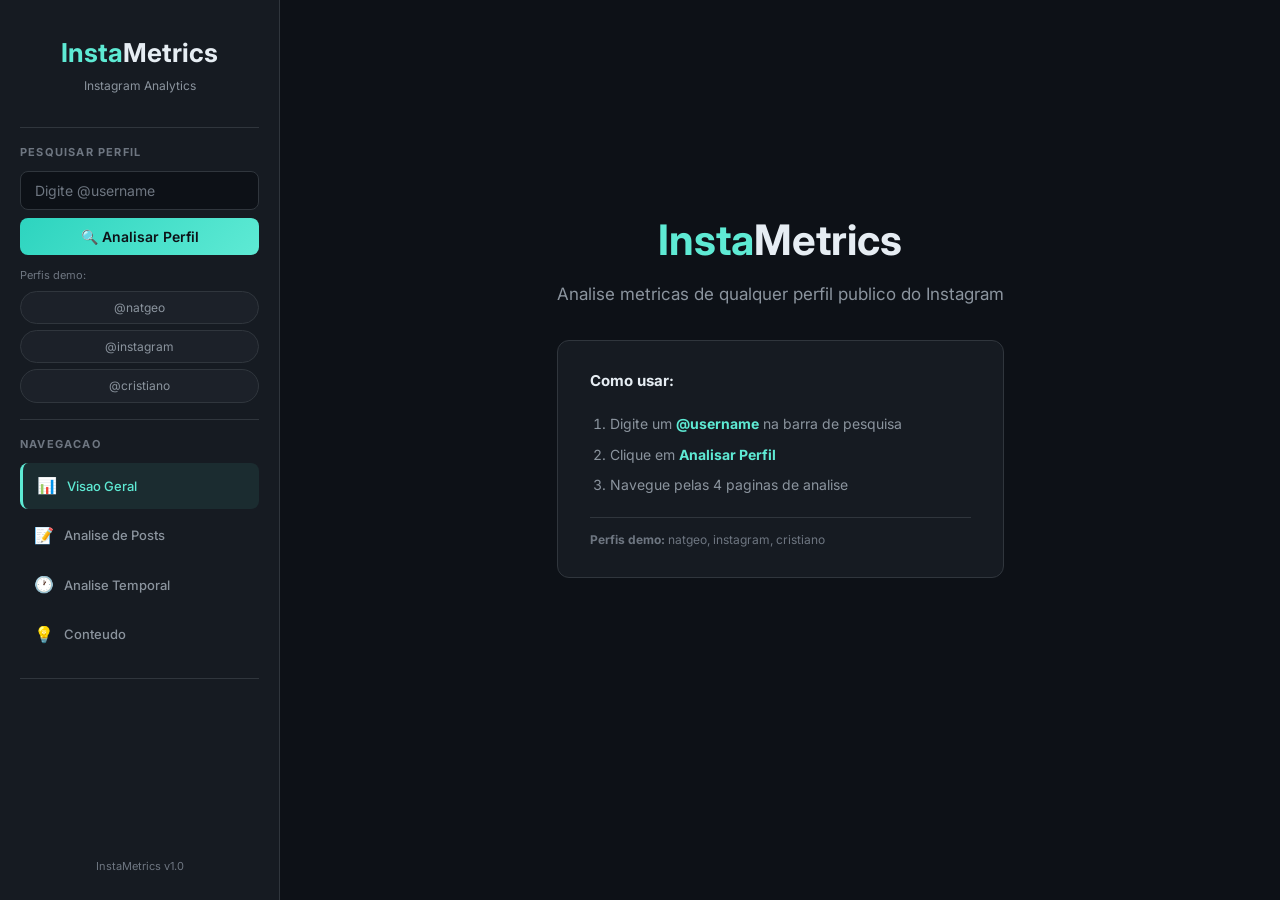
==== index.html @ 74372ccf "Deploy InstaMetrics to GitHub Pages" ====
<!DOCTYPE html>
<html lang="pt-BR">
<head>
    <meta charset="UTF-8">
    <meta name="viewport" content="width=device-width, initial-scale=1.0">
    <title>InstaMetrics - Instagram Analytics Dashboard</title>
    <meta name="description" content="Analise metricas reais de qualquer perfil publico do Instagram.">
    <link rel="preconnect" href="https://fonts.googleapis.com">
    <link rel="preconnect" href="https://fonts.gstatic.com" crossorigin>
    <link href="https://fonts.googleapis.com/css2?family=Inter:wght@400;500;600;700&family=JetBrains+Mono:wght@400;500;600&display=swap" rel="stylesheet">
    <link rel="stylesheet" href="css/style.css">
    <script src="https://cdn.plot.ly/plotly-2.32.0.min.js"></script>
</head>
<body>
<button class="mobile-toggle" id="mobile-toggle">☰</button>
<div class="app-container">
    <aside class="sidebar" id="sidebar">
        <div class="logo"><h1><span>Insta</span>Metrics</h1><p>Instagram Analytics</p></div>
        <div class="divider"></div>
        <div class="sidebar-section">
            <h3>Pesquisar Perfil</h3>
            <input type="text" class="search-input" id="search-input" placeholder="Digite @username">
            <button class="btn-primary" id="btn-search">🔍 Analisar Perfil</button>
            <div class="demo-profiles">
                <span class="demo-label">Perfis demo:</span>
                <div class="demo-chip" data-u="natgeo">@natgeo</div>
                <div class="demo-chip" data-u="instagram">@instagram</div>
                <div class="demo-chip" data-u="cristiano">@cristiano</div>
            </div>
        </div>
        <div class="divider"></div>
        <div class="sidebar-section">
            <h3>Navegacao</h3>
            <ul class="nav-list">
                <li class="nav-item active" data-page="overview"><span class="ni">📊</span> Visao Geral</li>
                <li class="nav-item" data-page="posts"><span class="ni">📝</span> Analise de Posts</li>
                <li class="nav-item" data-page="temporal"><span class="ni">🕐</span> Analise Temporal</li>
                <li class="nav-item" data-page="content"><span class="ni">💡</span> Conteudo</li>
            </ul>
        </div>
        <div class="divider"></div>
        <div class="sidebar-footer">InstaMetrics v1.0</div>
    </aside>
    <main class="main-content">
        <div id="banner" class="banner" style="display:none"></div>
        <div id="loading" class="loading" style="display:none"><div class="spinner"></div><p>Buscando dados de <span id="loading-user"></span>...</p></div>
        <div id="welcome" class="welcome">
            <div class="welcome-box">
                <h1><span>Insta</span>Metrics</h1>
                <p class="subtitle">Analise metricas de qualquer perfil publico do Instagram</p>
                <div class="instructions">
                    <h3>Como usar:</h3>
                    <ol>
                        <li>Digite um <strong>@username</strong> na barra de pesquisa</li>
                        <li>Clique em <strong>Analisar Perfil</strong></li>
                        <li>Navegue pelas 4 paginas de analise</li>
                    </ol>
                    <p class="hint"><strong>Perfis demo:</strong> natgeo, instagram, cristiano</p>
                </div>
            </div>
        </div>
        <div id="dashboard" style="display:none">
            <div id="page-overview" class="page active">
                <div class="profile-card" id="ov-profile"></div>
                <div class="kpi-grid" id="ov-kpis"></div>
                <div class="insight-grid" id="ov-insights"></div>
                <div class="chart-row"><div class="chart-box"><div id="ov-c1"></div></div><div class="chart-box"><div id="ov-c2"></div></div></div>
            </div>
            <div id="page-posts" class="page">
                <div class="section-header">Analise de Posts</div>
                <div class="chart-row"><div class="chart-box"><div id="ps-c1"></div></div><div class="chart-box"><div id="ps-c2"></div></div></div>
                <div class="chart-full chart-box"><div id="ps-c3"></div></div>
                <div class="section-header">Top 10 Posts por Engagement</div>
                <div class="chart-box" id="ps-table"></div>
            </div>
            <div id="page-temporal" class="page">
                <div class="section-header">Analise Temporal</div>
                <div class="insight-grid insight-grid-3" id="tp-insights"></div>
                <div class="chart-full chart-box"><div id="tp-c1"></div></div>
                <div class="chart-row"><div class="chart-box"><div id="tp-c2"></div></div><div class="chart-box"><div id="tp-c3"></div></div></div>
                <div class="chart-full chart-box"><div id="tp-c4"></div></div>
            </div>
            <div id="page-content" class="page">
                <div class="section-header">Inteligencia de Conteudo</div>
                <div class="chart-full chart-box"><div id="ct-c1"></div></div>
                <div class="chart-row"><div class="chart-box"><div id="ct-c2"></div></div><div class="chart-box"><div id="ct-c3"></div></div></div>
                <div class="section-header">Insights</div>
                <div class="chart-row" id="ct-insights"></div>
            </div>
        </div>
    </main>
</div>
<script src="js/charts.js"></script>
<script src="js/app.js"></script>
</body>
</html>
---- css/style.css ----
@import url('https://fonts.googleapis.com/css2?family=Inter:wght@400;500;600;700&family=JetBrains+Mono:wght@400;500;600&display=swap');
:root{
    --bg-page:#0d1117;--bg-card:#161b22;--bg-card-hover:#1c2129;--bg-input:#0d1117;
    --border:#30363d;--border-light:#21262d;
    --text-primary:#e6edf3;--text-secondary:#8b949e;--text-muted:#6e7681;
    --accent:#5eead4;--accent-lt:#99f6e4;--accent-dk:#2dd4bf;--accent-bg:rgba(94,234,212,.08);--accent-bd:rgba(94,234,212,.18);
    --accent-green:#3fb950;--accent-red:#f85149;--accent-blue:#58a6ff;--accent-yellow:#d29922;--accent-purple:#bc8cff;
    --font-sans:'Inter',-apple-system,BlinkMacSystemFont,sans-serif;--font-mono:'JetBrains Mono',monospace;
    --radius:12px;--radius-sm:8px;
    --shadow:0 2px 8px rgba(0,0,0,.3);--shadow-md:0 4px 16px rgba(0,0,0,.5);
    --transition:all .18s ease
}
*{margin:0;padding:0;box-sizing:border-box}
body{font-family:var(--font-sans);background:var(--bg-page);color:var(--text-primary);line-height:1.6;min-height:100vh}
.app-container{display:flex;min-height:100vh}
.sidebar{width:280px;background:var(--bg-card);border-right:1px solid var(--border);padding:24px 20px;position:fixed;top:0;left:0;bottom:0;overflow-y:auto;z-index:100;transition:transform .3s ease;display:flex;flex-direction:column}
.main-content{flex:1;margin-left:280px;padding:32px 40px;min-height:100vh}
.logo{text-align:center;padding:8px 0 16px}
.logo h1{font-size:26px;font-weight:700;color:var(--text-primary)}
.logo h1 span{color:var(--accent)}
.logo p{font-size:12px;color:var(--text-secondary);margin-top:2px}
.divider{height:1px;background:var(--border);margin:16px 0}
.sidebar-section h3{font-size:11px;text-transform:uppercase;letter-spacing:1.2px;color:var(--text-muted);margin-bottom:10px}
.search-input{width:100%;padding:10px 14px;background:var(--bg-input);border:1px solid var(--border);border-radius:var(--radius-sm);color:var(--text-primary);font-family:var(--font-sans);font-size:14px;outline:none;transition:var(--transition)}
.search-input:focus{border-color:var(--accent)}
.search-input::placeholder{color:var(--text-muted)}
.btn-primary{width:100%;padding:10px 16px;background:linear-gradient(135deg,var(--accent-dk),var(--accent));border:none;border-radius:var(--radius-sm);color:var(--bg-page);font-family:var(--font-sans);font-size:14px;font-weight:600;cursor:pointer;transition:var(--transition);margin-top:8px}
.btn-primary:hover{opacity:.9}
.btn-primary:active{transform:scale(.98)}
.demo-profiles{margin-top:12px;display:flex;flex-direction:column;gap:6px}
.demo-label{font-size:11px;color:var(--text-muted)}
.demo-chip{padding:6px 12px;background:var(--bg-card-hover);border:1px solid var(--border);border-radius:20px;color:var(--text-secondary);font-size:12px;cursor:pointer;transition:var(--transition);text-align:center}
.demo-chip:hover{border-color:var(--accent);color:var(--accent)}
.nav-list{list-style:none}
.nav-item{padding:10px 14px;border-radius:var(--radius-sm);cursor:pointer;font-size:13px;font-weight:500;color:var(--text-secondary);transition:var(--transition);margin-bottom:4px;display:flex;align-items:center;gap:10px}
.nav-item:hover{background:var(--bg-card-hover);color:var(--text-primary)}
.nav-item.active{background:var(--accent-bg);color:var(--accent);border-left:3px solid var(--accent)}
.ni{font-size:16px;width:20px;text-align:center}
.sidebar-footer{margin-top:auto;padding-top:16px;text-align:center;font-size:11px;color:var(--text-muted)}
.welcome{display:flex;align-items:center;justify-content:center;min-height:80vh;text-align:center}
.welcome-box{max-width:520px}
.welcome h1{font-size:42px;font-weight:700;margin-bottom:8px}
.welcome h1 span{color:var(--accent)}
.welcome .subtitle{color:var(--text-secondary);font-size:17px;margin-bottom:32px}
.instructions{background:var(--bg-card);border:1px solid var(--border);border-radius:var(--radius);padding:28px 32px;text-align:left}
.instructions h3{font-size:15px;margin-bottom:16px}
.instructions ol{color:var(--text-secondary);font-size:14px;line-height:2.2;padding-left:20px}
.instructions ol strong{color:var(--accent)}
.instructions .hint{color:var(--text-muted);font-size:12px;margin-top:16px;padding-top:12px;border-top:1px solid var(--border)}
.banner{padding:10px 16px;border-radius:var(--radius-sm);font-size:13px;text-align:center;margin-bottom:20px}
.banner.success{background:rgba(63,185,80,.1);border:1px solid rgba(63,185,80,.3);color:var(--accent-green)}
.banner.warning{background:rgba(210,153,34,.1);border:1px solid rgba(210,153,34,.3);color:var(--accent-yellow)}
.banner.error{background:rgba(248,81,73,.1);border:1px solid rgba(248,81,73,.3);color:var(--accent-red)}
.loading{text-align:center;padding:80px 0;color:var(--text-secondary)}
.spinner{width:40px;height:40px;border:3px solid var(--border);border-top-color:var(--accent);border-radius:50%;animation:spin .8s linear infinite;margin:0 auto 16px}
@keyframes spin{to{transform:rotate(360deg)}}
.profile-card{background:var(--bg-card);border:1px solid var(--border);border-radius:var(--radius);padding:28px 32px;box-shadow:var(--shadow);margin-bottom:24px}
.profile-header{display:flex;align-items:center;gap:24px}
.profile-avatar{width:88px;height:88px;border-radius:50%;border:3px solid var(--accent);display:flex;align-items:center;justify-content:center;font-size:36px;font-weight:700;color:var(--bg-page);flex-shrink:0;overflow:hidden;background:var(--accent-dk)}
.profile-avatar img{width:100%;height:100%;object-fit:cover}
.profile-info .name{font-size:22px;font-weight:700}
.profile-info .username{font-size:14px;color:var(--accent);margin-top:2px}
.verified-badge{display:inline-block;background:var(--accent-blue);color:#fff;font-size:10px;padding:2px 8px;border-radius:12px;margin-left:8px;vertical-align:middle}
.tier-badge{display:inline-block;font-size:11px;font-weight:600;padding:3px 12px;border-radius:20px;text-transform:uppercase;letter-spacing:.5px;margin-top:8px}
.profile-bio{font-size:13px;color:var(--text-secondary);line-height:1.5;margin-top:16px}
.stat-row{display:flex;gap:40px;margin-top:20px}
.stat-item{text-align:center}
.stat-value{font-family:var(--font-mono);font-size:20px;font-weight:600}
.stat-label{font-size:11px;color:var(--text-secondary);text-transform:uppercase;letter-spacing:.5px;margin-top:2px}
.kpi-grid{display:grid;grid-template-columns:repeat(4,1fr);gap:16px;margin-bottom:24px}
.kpi-card{background:var(--bg-card);border:1px solid var(--border);border-radius:var(--radius);padding:20px;text-align:center;transition:var(--transition);box-shadow:var(--shadow)}
.kpi-card:hover{border-color:var(--accent);box-shadow:0 0 20px rgba(94,234,212,.1)}
.kpi-icon{font-size:22px;margin-bottom:8px}
.kpi-label{font-size:11px;font-weight:500;color:var(--text-muted);text-transform:uppercase;letter-spacing:1px;margin-bottom:6px}
.kpi-value{font-family:var(--font-mono);font-size:28px;font-weight:600}
.insight-grid{display:grid;grid-template-columns:repeat(4,1fr);gap:16px;margin-bottom:24px}
.insight-grid-3{grid-template-columns:repeat(3,1fr)}
.insight-card{background:var(--bg-card);border:1px solid var(--border);border-radius:var(--radius-sm);padding:16px 20px;text-align:center}
.insight-value{font-family:var(--font-mono);font-size:20px;font-weight:600;color:var(--accent)}
.insight-label{font-size:11px;color:var(--text-secondary);margin-top:4px}
.insight-sub{font-size:11px;color:var(--text-muted);margin-top:6px}
.section-header{font-size:17px;font-weight:600;margin-bottom:16px;padding-bottom:8px;border-bottom:1px solid var(--border)}
.chart-row{display:grid;grid-template-columns:1fr 1fr;gap:24px;margin-bottom:24px}
.chart-full{margin-bottom:24px}
.chart-box{background:var(--bg-card);border:1px solid var(--border);border-radius:var(--radius);padding:20px;overflow:hidden}
.post-row{display:grid;grid-template-columns:3fr 1fr 1fr 1fr 1fr;gap:12px;padding:14px 16px;border-bottom:1px solid var(--border-light);align-items:center;font-size:13px}
.post-row:hover{background:var(--bg-card-hover)}
.post-row-header{font-weight:600;color:var(--text-muted);font-size:11px;text-transform:uppercase;letter-spacing:.5px}
.post-row-header:hover{background:transparent}
.post-caption{color:var(--text-secondary);line-height:1.4}
.post-type{color:var(--accent);font-weight:600}
.post-metric{font-family:var(--font-mono);text-align:right}
.page{display:none}
.page.active{display:block}
.mobile-toggle{display:none;position:fixed;top:12px;left:12px;z-index:200;background:var(--bg-card);border:1px solid var(--border);border-radius:var(--radius-sm);color:var(--text-primary);padding:8px 12px;font-size:18px;cursor:pointer}
::-webkit-scrollbar{width:6px}
::-webkit-scrollbar-track{background:var(--bg-page)}
::-webkit-scrollbar-thumb{background:var(--border);border-radius:3px}
::-webkit-scrollbar-thumb:hover{background:var(--accent)}
@media(max-width:1024px){.kpi-grid,.insight-grid{grid-template-columns:repeat(2,1fr)}.chart-row{grid-template-columns:1fr}}
@media(max-width:768px){.mobile-toggle{display:block}.sidebar{transform:translateX(-100%)}.sidebar.open{transform:translateX(0)}.main-content{margin-left:0;padding:20px 16px;padding-top:56px}.stat-row{gap:20px}.post-row{grid-template-columns:2fr 1fr 1fr}.post-row>:nth-child(4),.post-row>:nth-child(5){display:none}}
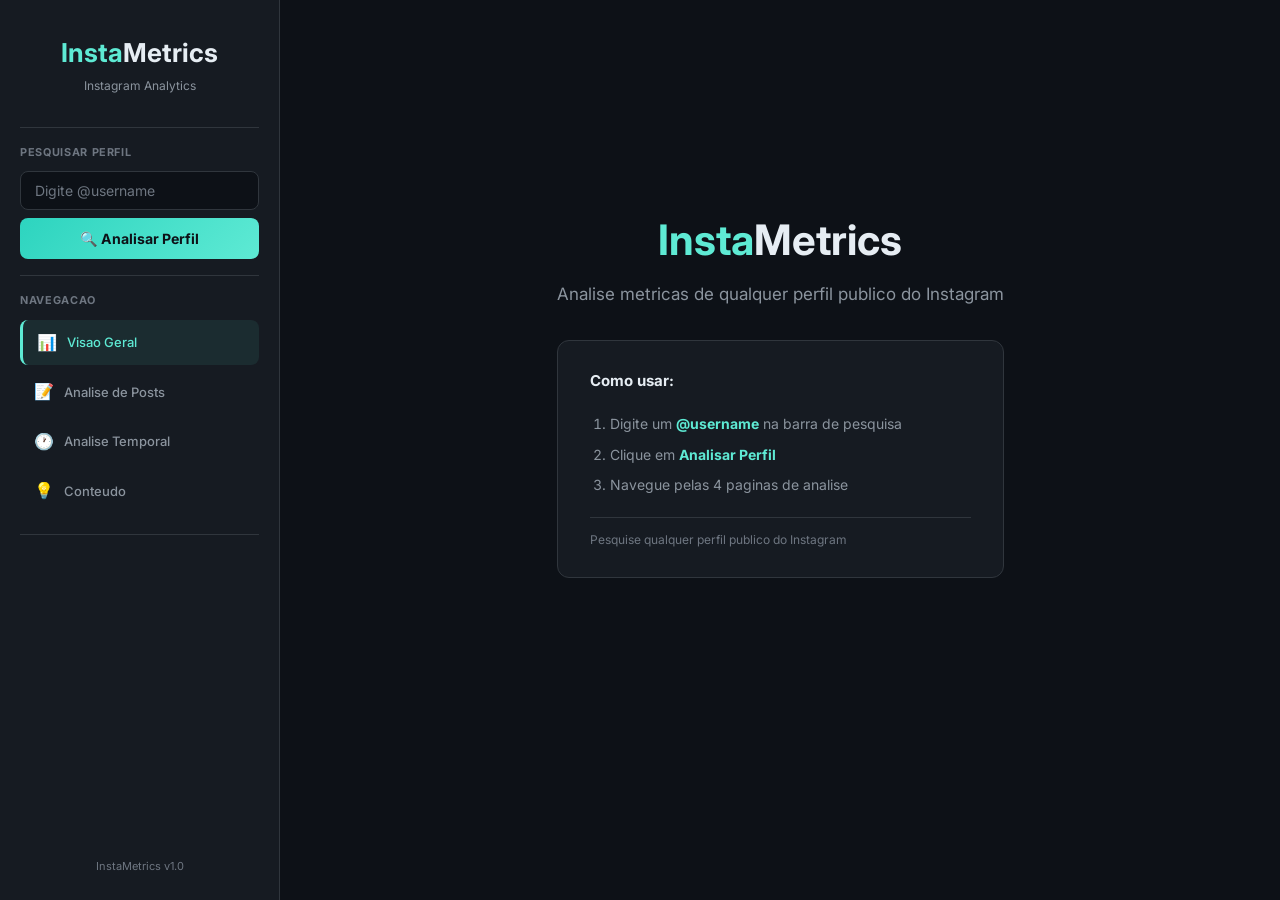
==== commit a88fc75d: "feat: major UI refinement + remove demo/simulated data + sortable posts table Co-Authored-By: Claude" ====
--- a/index.html
+++ b/index.html
@@ -7,7 +7,7 @@
     <meta name="description" content="Analise metricas reais de qualquer perfil publico do Instagram.">
     <link rel="preconnect" href="https://fonts.googleapis.com">
     <link rel="preconnect" href="https://fonts.gstatic.com" crossorigin>
-    <link href="https://fonts.googleapis.com/css2?family=Inter:wght@400;500;600;700&family=JetBrains+Mono:wght@400;500;600&display=swap" rel="stylesheet">
+    <link href="https://fonts.googleapis.com/css2?family=Inter:wght@400;500;600;700;800&family=JetBrains+Mono:wght@400;500;600;700;800&display=swap" rel="stylesheet">
     <link rel="stylesheet" href="css/style.css">
     <script src="https://cdn.plot.ly/plotly-2.32.0.min.js"></script>
 </head>
@@ -21,12 +21,6 @@
             <h3>Pesquisar Perfil</h3>
             <input type="text" class="search-input" id="search-input" placeholder="Digite @username">
             <button class="btn-primary" id="btn-search">🔍 Analisar Perfil</button>
-            <div class="demo-profiles">
-                <span class="demo-label">Perfis demo:</span>
-                <div class="demo-chip" data-u="natgeo">@natgeo</div>
-                <div class="demo-chip" data-u="instagram">@instagram</div>
-                <div class="demo-chip" data-u="cristiano">@cristiano</div>
-            </div>
         </div>
         <div class="divider"></div>
         <div class="sidebar-section">
@@ -55,7 +49,7 @@
                         <li>Clique em <strong>Analisar Perfil</strong></li>
                         <li>Navegue pelas 4 paginas de analise</li>
                     </ol>
-                    <p class="hint"><strong>Perfis demo:</strong> natgeo, instagram, cristiano</p>
+                    <p class="hint">Pesquise qualquer perfil publico do Instagram</p>
                 </div>
             </div>
         </div>
@@ -70,12 +64,13 @@
                 <div class="section-header">Analise de Posts</div>
                 <div class="chart-row"><div class="chart-box"><div id="ps-c1"></div></div><div class="chart-box"><div id="ps-c2"></div></div></div>
                 <div class="chart-full chart-box"><div id="ps-c3"></div></div>
-                <div class="section-header">Top 10 Posts por Engagement</div>
+                <div class="section-header">Top Posts por Engagement</div>
                 <div class="chart-box" id="ps-table"></div>
             </div>
             <div id="page-temporal" class="page">
                 <div class="section-header">Analise Temporal</div>
-                <div class="insight-grid insight-grid-3" id="tp-insights"></div>
+                <div id="tp-best-time"></div>
+                <div class="insight-grid" id="tp-insights"></div>
                 <div class="chart-full chart-box"><div id="tp-c1"></div></div>
                 <div class="chart-row"><div class="chart-box"><div id="tp-c2"></div></div><div class="chart-box"><div id="tp-c3"></div></div></div>
                 <div class="chart-full chart-box"><div id="tp-c4"></div></div>
--- a/css/style.css
+++ b/css/style.css
@@ -1,4 +1,4 @@
-@import url('https://fonts.googleapis.com/css2?family=Inter:wght@400;500;600;700&family=JetBrains+Mono:wght@400;500;600&display=swap');
+@import url('https://fonts.googleapis.com/css2?family=Inter:wght@400;500;600;700;800&family=JetBrains+Mono:wght@400;500;600;700;800&display=swap');
 :root{
     --bg-page:#0d1117;--bg-card:#161b22;--bg-card-hover:#1c2129;--bg-input:#0d1117;
     --border:#30363d;--border-light:#21262d;
@@ -12,31 +12,37 @@
 }
 *{margin:0;padding:0;box-sizing:border-box}
 body{font-family:var(--font-sans);background:var(--bg-page);color:var(--text-primary);line-height:1.6;min-height:100vh}
+
+/* ===== Layout ===== */
 .app-container{display:flex;min-height:100vh}
 .sidebar{width:280px;background:var(--bg-card);border-right:1px solid var(--border);padding:24px 20px;position:fixed;top:0;left:0;bottom:0;overflow-y:auto;z-index:100;transition:transform .3s ease;display:flex;flex-direction:column}
 .main-content{flex:1;margin-left:280px;padding:32px 40px;min-height:100vh}
+
+/* ===== Sidebar ===== */
 .logo{text-align:center;padding:8px 0 16px}
 .logo h1{font-size:26px;font-weight:700;color:var(--text-primary)}
 .logo h1 span{color:var(--accent)}
 .logo p{font-size:12px;color:var(--text-secondary);margin-top:2px}
 .divider{height:1px;background:var(--border);margin:16px 0}
-.sidebar-section h3{font-size:11px;text-transform:uppercase;letter-spacing:1.2px;color:var(--text-muted);margin-bottom:10px}
+.sidebar-section h3{font-size:0.68rem;text-transform:uppercase;letter-spacing:0.06em;color:var(--text-muted);margin-bottom:10px;font-weight:700}
+
+/* ===== Search ===== */
 .search-input{width:100%;padding:10px 14px;background:var(--bg-input);border:1px solid var(--border);border-radius:var(--radius-sm);color:var(--text-primary);font-family:var(--font-sans);font-size:14px;outline:none;transition:var(--transition)}
-.search-input:focus{border-color:var(--accent)}
+.search-input:focus{border-color:var(--accent);box-shadow:0 0 0 2px rgba(94,234,212,.15)}
 .search-input::placeholder{color:var(--text-muted)}
-.btn-primary{width:100%;padding:10px 16px;background:linear-gradient(135deg,var(--accent-dk),var(--accent));border:none;border-radius:var(--radius-sm);color:var(--bg-page);font-family:var(--font-sans);font-size:14px;font-weight:600;cursor:pointer;transition:var(--transition);margin-top:8px}
-.btn-primary:hover{opacity:.9}
-.btn-primary:active{transform:scale(.98)}
-.demo-profiles{margin-top:12px;display:flex;flex-direction:column;gap:6px}
-.demo-label{font-size:11px;color:var(--text-muted)}
-.demo-chip{padding:6px 12px;background:var(--bg-card-hover);border:1px solid var(--border);border-radius:20px;color:var(--text-secondary);font-size:12px;cursor:pointer;transition:var(--transition);text-align:center}
-.demo-chip:hover{border-color:var(--accent);color:var(--accent)}
+.btn-primary{width:100%;padding:12px 16px;background:linear-gradient(135deg,var(--accent-dk),var(--accent));border:none;border-radius:var(--radius-sm);color:var(--bg-page);font-family:var(--font-sans);font-size:0.88rem;font-weight:700;cursor:pointer;transition:var(--transition);margin-top:8px}
+.btn-primary:hover{filter:brightness(1.1);transform:translateY(-1px);box-shadow:0 4px 12px rgba(94,234,212,.25)}
+.btn-primary:active{transform:translateY(0) scale(.98)}
+
+/* ===== Navigation ===== */
 .nav-list{list-style:none}
 .nav-item{padding:10px 14px;border-radius:var(--radius-sm);cursor:pointer;font-size:13px;font-weight:500;color:var(--text-secondary);transition:var(--transition);margin-bottom:4px;display:flex;align-items:center;gap:10px}
 .nav-item:hover{background:var(--bg-card-hover);color:var(--text-primary)}
 .nav-item.active{background:var(--accent-bg);color:var(--accent);border-left:3px solid var(--accent)}
 .ni{font-size:16px;width:20px;text-align:center}
 .sidebar-footer{margin-top:auto;padding-top:16px;text-align:center;font-size:11px;color:var(--text-muted)}
+
+/* ===== Welcome ===== */
 .welcome{display:flex;align-items:center;justify-content:center;min-height:80vh;text-align:center}
 .welcome-box{max-width:520px}
 .welcome h1{font-size:42px;font-weight:700;margin-bottom:8px}
@@ -47,14 +53,27 @@
 .instructions ol{color:var(--text-secondary);font-size:14px;line-height:2.2;padding-left:20px}
 .instructions ol strong{color:var(--accent)}
 .instructions .hint{color:var(--text-muted);font-size:12px;margin-top:16px;padding-top:12px;border-top:1px solid var(--border)}
+
+/* ===== Banners ===== */
 .banner{padding:10px 16px;border-radius:var(--radius-sm);font-size:13px;text-align:center;margin-bottom:20px}
 .banner.success{background:rgba(63,185,80,.1);border:1px solid rgba(63,185,80,.3);color:var(--accent-green)}
 .banner.warning{background:rgba(210,153,34,.1);border:1px solid rgba(210,153,34,.3);color:var(--accent-yellow)}
 .banner.error{background:rgba(248,81,73,.1);border:1px solid rgba(248,81,73,.3);color:var(--accent-red)}
+
+/* ===== Loading ===== */
 .loading{text-align:center;padding:80px 0;color:var(--text-secondary)}
 .spinner{width:40px;height:40px;border:3px solid var(--border);border-top-color:var(--accent);border-radius:50%;animation:spin .8s linear infinite;margin:0 auto 16px}
 @keyframes spin{to{transform:rotate(360deg)}}
-.profile-card{background:var(--bg-card);border:1px solid var(--border);border-radius:var(--radius);padding:28px 32px;box-shadow:var(--shadow);margin-bottom:24px}
+@keyframes fadeSlideUp{from{opacity:0;transform:translateY(20px)}to{opacity:1;transform:translateY(0)}}
+
+/* ===== Error State ===== */
+.error-state{display:flex;flex-direction:column;align-items:center;justify-content:center;min-height:60vh;text-align:center;color:var(--text-muted);gap:16px}
+.error-state-icon{font-size:3rem}
+.error-state-title{font-size:1.1rem;font-weight:600;color:var(--text-primary)}
+.error-state-msg{font-size:0.88rem;color:var(--text-secondary);max-width:400px;line-height:1.6}
+
+/* ===== Profile Card ===== */
+.profile-card{background:var(--bg-card);border:1px solid var(--border);border-left:4px solid var(--accent);border-radius:var(--radius);padding:28px 32px;box-shadow:var(--shadow);margin-bottom:24px}
 .profile-header{display:flex;align-items:center;gap:24px}
 .profile-avatar{width:88px;height:88px;border-radius:50%;border:3px solid var(--accent);display:flex;align-items:center;justify-content:center;font-size:36px;font-weight:700;color:var(--bg-page);flex-shrink:0;overflow:hidden;background:var(--accent-dk)}
 .profile-avatar img{width:100%;height:100%;object-fit:cover}
@@ -66,36 +85,86 @@
 .stat-row{display:flex;gap:40px;margin-top:20px}
 .stat-item{text-align:center}
 .stat-value{font-family:var(--font-mono);font-size:20px;font-weight:600}
-.stat-label{font-size:11px;color:var(--text-secondary);text-transform:uppercase;letter-spacing:.5px;margin-top:2px}
+.stat-label{font-size:0.68rem;color:var(--text-secondary);text-transform:uppercase;letter-spacing:0.06em;margin-top:2px;font-weight:600}
+
+/* ===== KPI Cards ===== */
 .kpi-grid{display:grid;grid-template-columns:repeat(4,1fr);gap:16px;margin-bottom:24px}
-.kpi-card{background:var(--bg-card);border:1px solid var(--border);border-radius:var(--radius);padding:20px;text-align:center;transition:var(--transition);box-shadow:var(--shadow)}
-.kpi-card:hover{border-color:var(--accent);box-shadow:0 0 20px rgba(94,234,212,.1)}
+.kpi-card{background:var(--bg-card);border:1px solid var(--border);border-left:4px solid var(--accent);border-radius:var(--radius);padding:20px;text-align:left;transition:border-color .18s ease,box-shadow .18s ease,transform .18s ease;box-shadow:var(--shadow)}
+.kpi-card:hover{border-color:var(--accent);box-shadow:0 0 20px rgba(94,234,212,.1);transform:translateY(-2px)}
 .kpi-icon{font-size:22px;margin-bottom:8px}
-.kpi-label{font-size:11px;font-weight:500;color:var(--text-muted);text-transform:uppercase;letter-spacing:1px;margin-bottom:6px}
-.kpi-value{font-family:var(--font-mono);font-size:28px;font-weight:600}
+.kpi-label{font-size:0.68rem;font-weight:700;color:var(--text-muted);text-transform:uppercase;letter-spacing:0.06em;margin-bottom:6px}
+.kpi-value{font-family:var(--font-mono);font-size:2rem;font-weight:800}
+
+/* ===== Insight Cards ===== */
 .insight-grid{display:grid;grid-template-columns:repeat(4,1fr);gap:16px;margin-bottom:24px}
 .insight-grid-3{grid-template-columns:repeat(3,1fr)}
-.insight-card{background:var(--bg-card);border:1px solid var(--border);border-radius:var(--radius-sm);padding:16px 20px;text-align:center}
-.insight-value{font-family:var(--font-mono);font-size:20px;font-weight:600;color:var(--accent)}
-.insight-label{font-size:11px;color:var(--text-secondary);margin-top:4px}
+.insight-card{background:var(--bg-card);border:1px solid var(--border);border-radius:var(--radius-sm);padding:16px 20px;text-align:center;transition:border-color .18s ease,transform .18s ease}
+.insight-card:hover{border-color:var(--accent-bd);transform:translateY(-2px)}
+.insight-value{font-family:var(--font-mono);font-size:1.2rem;font-weight:700;color:var(--accent)}
+.insight-label{font-size:0.6rem;font-weight:700;color:var(--text-secondary);margin-top:4px;text-transform:uppercase;letter-spacing:0.06em}
 .insight-sub{font-size:11px;color:var(--text-muted);margin-top:6px}
-.section-header{font-size:17px;font-weight:600;margin-bottom:16px;padding-bottom:8px;border-bottom:1px solid var(--border)}
+
+/* ===== Section Headers ===== */
+.section-header{font-size:0.78rem;font-weight:700;text-transform:uppercase;letter-spacing:0.06em;margin-bottom:16px;padding-bottom:8px;border-bottom:1px solid var(--border);color:var(--text-secondary)}
+
+/* ===== Charts ===== */
 .chart-row{display:grid;grid-template-columns:1fr 1fr;gap:24px;margin-bottom:24px}
 .chart-full{margin-bottom:24px}
-.chart-box{background:var(--bg-card);border:1px solid var(--border);border-radius:var(--radius);padding:20px;overflow:hidden}
-.post-row{display:grid;grid-template-columns:3fr 1fr 1fr 1fr 1fr;gap:12px;padding:14px 16px;border-bottom:1px solid var(--border-light);align-items:center;font-size:13px}
+.chart-box{background:var(--bg-card);border:1px solid var(--border);border-radius:var(--radius);padding:20px;overflow:hidden;transition:border-color .18s ease,box-shadow .18s ease}
+.chart-box:hover{border-color:var(--accent-bd);box-shadow:0 0 20px rgba(94,234,212,.06)}
+
+/* ===== Best Time Card (Temporal) ===== */
+.best-time-card{background:var(--bg-card);border:1px solid var(--border);border-left:4px solid var(--accent);border-radius:var(--radius);padding:24px 28px;margin-bottom:24px;display:flex;align-items:center;gap:32px;flex-wrap:wrap}
+.best-time-item{flex:1;min-width:140px}
+.best-time-label{font-size:0.6rem;font-weight:700;text-transform:uppercase;letter-spacing:0.06em;color:var(--text-muted);margin-bottom:4px}
+.best-time-value{font-family:var(--font-mono);font-size:1.4rem;font-weight:800;color:var(--accent)}
+.best-time-sub{font-size:0.78rem;color:var(--text-secondary);margin-top:4px}
+
+/* ===== Posts Table ===== */
+.post-row{display:grid;grid-template-columns:60px 3fr 1fr 1fr 1fr 1fr;gap:12px;padding:14px 16px;border-bottom:1px solid var(--border-light);align-items:center;font-size:13px;transition:background .15s ease}
 .post-row:hover{background:var(--bg-card-hover)}
-.post-row-header{font-weight:600;color:var(--text-muted);font-size:11px;text-transform:uppercase;letter-spacing:.5px}
+.post-row-header{font-weight:700;color:var(--text-muted);font-size:0.68rem;text-transform:uppercase;letter-spacing:0.06em;cursor:pointer;user-select:none}
 .post-row-header:hover{background:transparent}
+.post-row-header div{transition:color .15s ease}
+.post-row-header div:hover{color:var(--accent)}
 .post-caption{color:var(--text-secondary);line-height:1.4}
 .post-type{color:var(--accent);font-weight:600}
 .post-metric{font-family:var(--font-mono);text-align:right}
+.post-thumb{width:52px;height:52px;border-radius:var(--radius-sm);overflow:hidden;position:relative;background:var(--bg-input);flex-shrink:0}
+.post-thumb img{width:100%;height:100%;object-fit:cover;display:block}
+.post-thumb-badge{position:absolute;bottom:2px;left:2px;font-size:0.45rem;font-weight:700;text-transform:uppercase;padding:1px 4px;border-radius:3px;background:rgba(0,0,0,.75);color:var(--accent);letter-spacing:.02em}
+.post-link{color:var(--accent);text-decoration:none;font-size:0.75rem;display:inline-block;margin-top:4px;transition:color .15s ease}
+.post-link:hover{text-decoration:underline;color:var(--accent-lt)}
+.sort-arrow{font-size:0.6rem;margin-left:4px;opacity:.4}
+.sort-arrow.active{opacity:1;color:var(--accent)}
+
+/* ===== Pages ===== */
 .page{display:none}
-.page.active{display:block}
+.page.active{display:block;animation:fadeSlideUp .4s ease forwards}
+
+/* ===== Mobile ===== */
 .mobile-toggle{display:none;position:fixed;top:12px;left:12px;z-index:200;background:var(--bg-card);border:1px solid var(--border);border-radius:var(--radius-sm);color:var(--text-primary);padding:8px 12px;font-size:18px;cursor:pointer}
+
+/* ===== Scrollbar ===== */
 ::-webkit-scrollbar{width:6px}
 ::-webkit-scrollbar-track{background:var(--bg-page)}
 ::-webkit-scrollbar-thumb{background:var(--border);border-radius:3px}
 ::-webkit-scrollbar-thumb:hover{background:var(--accent)}
-@media(max-width:1024px){.kpi-grid,.insight-grid{grid-template-columns:repeat(2,1fr)}.chart-row{grid-template-columns:1fr}}
-@media(max-width:768px){.mobile-toggle{display:block}.sidebar{transform:translateX(-100%)}.sidebar.open{transform:translateX(0)}.main-content{margin-left:0;padding:20px 16px;padding-top:56px}.stat-row{gap:20px}.post-row{grid-template-columns:2fr 1fr 1fr}.post-row>:nth-child(4),.post-row>:nth-child(5){display:none}}
+
+/* ===== Responsive ===== */
+@media(max-width:1024px){
+    .kpi-grid,.insight-grid{grid-template-columns:repeat(2,1fr)}
+    .chart-row{grid-template-columns:1fr}
+    .best-time-card{flex-direction:column;align-items:flex-start;gap:16px}
+}
+@media(max-width:768px){
+    .mobile-toggle{display:block}
+    .sidebar{transform:translateX(-100%)}
+    .sidebar.open{transform:translateX(0)}
+    .main-content{margin-left:0;padding:20px 16px;padding-top:56px}
+    .stat-row{gap:20px}
+    .post-row{grid-template-columns:48px 2fr 1fr 1fr}
+    .post-row>:nth-child(5),.post-row>:nth-child(6){display:none}
+    .best-time-card{padding:20px}
+    .best-time-value{font-size:1.1rem}
+}
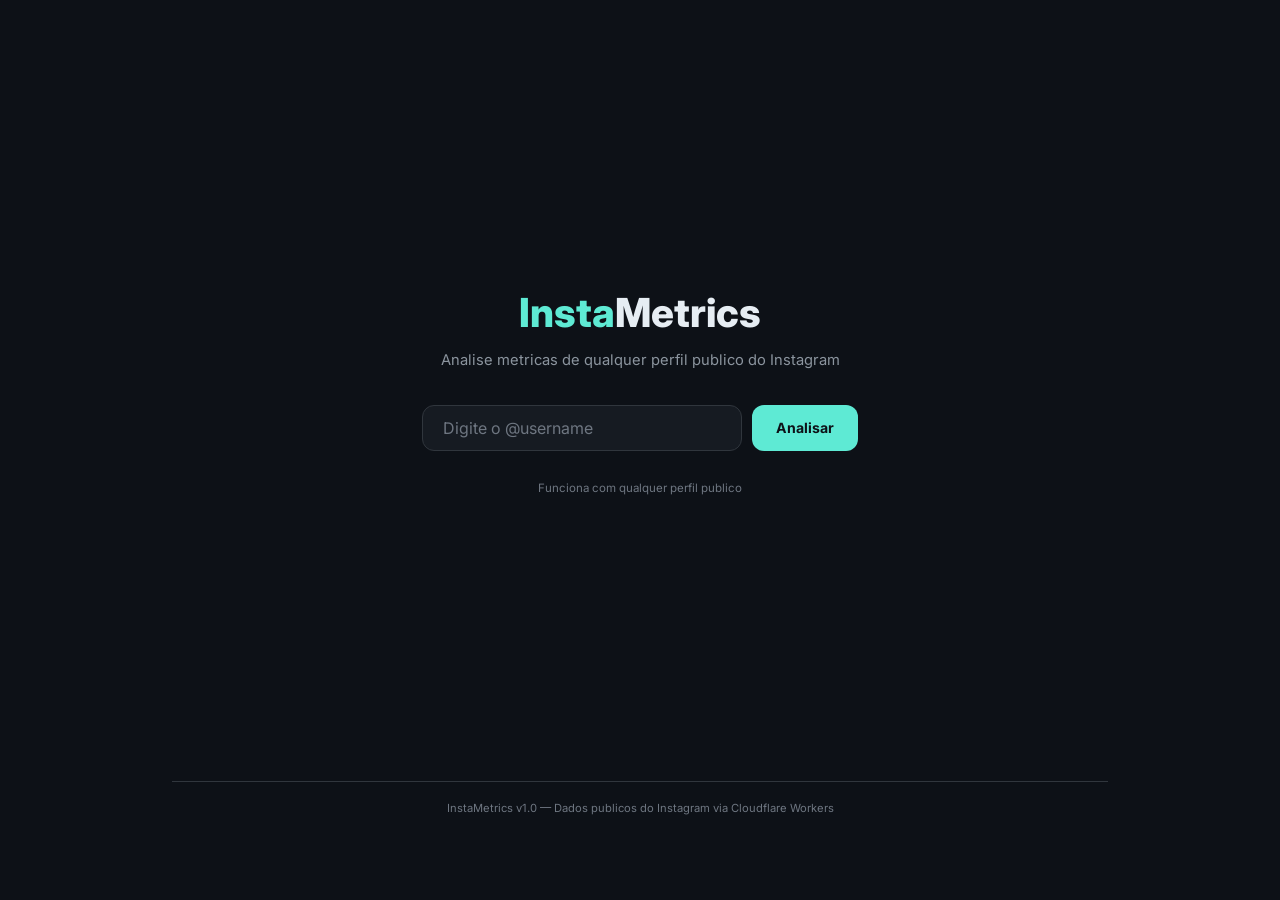
==== commit 0412357c: "refactor: CLT two-state pattern + 2 tabs + Feed API pagination Co-Authored-By: Claude Opus 4.6 (1M c" ====
--- a/index.html
+++ b/index.html
@@ -3,87 +3,63 @@
 <head>
     <meta charset="UTF-8">
     <meta name="viewport" content="width=device-width, initial-scale=1.0">
-    <title>InstaMetrics - Instagram Analytics Dashboard</title>
+    <title>InstaMetrics — Instagram Public Analytics</title>
     <meta name="description" content="Analise metricas reais de qualquer perfil publico do Instagram.">
+    <link rel="icon" href="data:image/svg+xml,<svg xmlns='http://www.w3.org/2000/svg' viewBox='0 0 100 100'><rect rx='12' width='100' height='100' fill='%230d1117'/><text x='50' y='68' text-anchor='middle' font-size='52'>📊</text></svg>">
     <link rel="preconnect" href="https://fonts.googleapis.com">
     <link rel="preconnect" href="https://fonts.gstatic.com" crossorigin>
-    <link href="https://fonts.googleapis.com/css2?family=Inter:wght@400;500;600;700;800&family=JetBrains+Mono:wght@400;500;600;700;800&display=swap" rel="stylesheet">
     <link rel="stylesheet" href="css/style.css">
     <script src="https://cdn.plot.ly/plotly-2.32.0.min.js"></script>
 </head>
 <body>
-<button class="mobile-toggle" id="mobile-toggle">☰</button>
-<div class="app-container">
-    <aside class="sidebar" id="sidebar">
-        <div class="logo"><h1><span>Insta</span>Metrics</h1><p>Instagram Analytics</p></div>
-        <div class="divider"></div>
-        <div class="sidebar-section">
-            <h3>Pesquisar Perfil</h3>
-            <input type="text" class="search-input" id="search-input" placeholder="Digite @username">
-            <button class="btn-primary" id="btn-search">🔍 Analisar Perfil</button>
+<div class="main" id="app">
+
+    <!-- HEADER (hidden until .calculated) -->
+    <header class="header">
+        <div class="header-left">
+            <span class="header-logo"><span>Insta</span>Metrics</span>
+            <span class="header-badge">Analytics</span>
         </div>
-        <div class="divider"></div>
-        <div class="sidebar-section">
-            <h3>Navegacao</h3>
-            <ul class="nav-list">
-                <li class="nav-item active" data-page="overview"><span class="ni">📊</span> Visao Geral</li>
-                <li class="nav-item" data-page="posts"><span class="ni">📝</span> Analise de Posts</li>
-                <li class="nav-item" data-page="temporal"><span class="ni">🕐</span> Analise Temporal</li>
-                <li class="nav-item" data-page="content"><span class="ni">💡</span> Conteudo</li>
-            </ul>
+        <div class="header-right">
+            <input type="text" class="header-search" id="header-search" placeholder="@username">
+            <button class="header-btn" id="header-btn">Analisar</button>
         </div>
-        <div class="divider"></div>
-        <div class="sidebar-footer">InstaMetrics v1.0</div>
-    </aside>
-    <main class="main-content">
-        <div id="banner" class="banner" style="display:none"></div>
-        <div id="loading" class="loading" style="display:none"><div class="spinner"></div><p>Buscando dados de <span id="loading-user"></span>...</p></div>
-        <div id="welcome" class="welcome">
-            <div class="welcome-box">
-                <h1><span>Insta</span>Metrics</h1>
-                <p class="subtitle">Analise metricas de qualquer perfil publico do Instagram</p>
-                <div class="instructions">
-                    <h3>Como usar:</h3>
-                    <ol>
-                        <li>Digite um <strong>@username</strong> na barra de pesquisa</li>
-                        <li>Clique em <strong>Analisar Perfil</strong></li>
-                        <li>Navegue pelas 4 paginas de analise</li>
-                    </ol>
-                    <p class="hint">Pesquise qualquer perfil publico do Instagram</p>
-                </div>
-            </div>
+    </header>
+
+    <!-- HERO (clean entry page) -->
+    <div class="hero" id="hero">
+        <h1><span>Insta</span>Metrics</h1>
+        <p class="subtitle">Analise metricas de qualquer perfil publico do Instagram</p>
+        <div class="hero-form">
+            <input type="text" class="hero-input" id="hero-input" placeholder="Digite o @username">
+            <button class="hero-btn" id="hero-btn">Analisar</button>
         </div>
-        <div id="dashboard" style="display:none">
-            <div id="page-overview" class="page active">
-                <div class="profile-card" id="ov-profile"></div>
-                <div class="kpi-grid" id="ov-kpis"></div>
-                <div class="insight-grid" id="ov-insights"></div>
-                <div class="chart-row"><div class="chart-box"><div id="ov-c1"></div></div><div class="chart-box"><div id="ov-c2"></div></div></div>
-            </div>
-            <div id="page-posts" class="page">
-                <div class="section-header">Analise de Posts</div>
-                <div class="chart-row"><div class="chart-box"><div id="ps-c1"></div></div><div class="chart-box"><div id="ps-c2"></div></div></div>
-                <div class="chart-full chart-box"><div id="ps-c3"></div></div>
-                <div class="section-header">Top Posts por Engagement</div>
-                <div class="chart-box" id="ps-table"></div>
-            </div>
-            <div id="page-temporal" class="page">
-                <div class="section-header">Analise Temporal</div>
-                <div id="tp-best-time"></div>
-                <div class="insight-grid" id="tp-insights"></div>
-                <div class="chart-full chart-box"><div id="tp-c1"></div></div>
-                <div class="chart-row"><div class="chart-box"><div id="tp-c2"></div></div><div class="chart-box"><div id="tp-c3"></div></div></div>
-                <div class="chart-full chart-box"><div id="tp-c4"></div></div>
-            </div>
-            <div id="page-content" class="page">
-                <div class="section-header">Inteligencia de Conteudo</div>
-                <div class="chart-full chart-box"><div id="ct-c1"></div></div>
-                <div class="chart-row"><div class="chart-box"><div id="ct-c2"></div></div><div class="chart-box"><div id="ct-c3"></div></div></div>
-                <div class="section-header">Insights</div>
-                <div class="chart-row" id="ct-insights"></div>
-            </div>
+        <p class="hero-hint">Funciona com qualquer perfil publico</p>
+    </div>
+
+    <!-- LOADING -->
+    <div class="loading" id="loading">
+        <div class="spinner"></div>
+        <span>Buscando dados de <strong id="loading-user"></strong>...</span>
+    </div>
+
+    <!-- DASHBOARD (grid: sidebar + content) -->
+    <div class="dashboard" id="dashboard">
+        <aside class="profile-sidebar" id="profile-sidebar"></aside>
+        <div class="content-area">
+            <div class="status-bar" id="status-bar"></div>
+            <nav class="nav" id="nav-tabs">
+                <button class="nav-btn active" data-tab="overview">Visao Geral</button>
+                <button class="nav-btn" data-tab="posts">Publicacoes</button>
+            </nav>
+            <section id="sec-overview" class="section active"></section>
+            <section id="sec-posts" class="section"></section>
         </div>
-    </main>
+    </div>
+
+    <!-- FOOTER -->
+    <footer class="footer">InstaMetrics v1.0 — Dados publicos do Instagram via Cloudflare Workers</footer>
+
 </div>
 <script src="js/charts.js"></script>
 <script src="js/app.js"></script>
--- a/css/style.css
+++ b/css/style.css
@@ -1,170 +1,169 @@
-@import url('https://fonts.googleapis.com/css2?family=Inter:wght@400;500;600;700;800&family=JetBrains+Mono:wght@400;500;600;700;800&display=swap');
-:root{
+@import url('https://fonts.googleapis.com/css2?family=Inter:wght@300;400;500;600;700;800&family=JetBrains+Mono:wght@400;500;600;700&display=swap');
+
+:root {
     --bg-page:#0d1117;--bg-card:#161b22;--bg-card-hover:#1c2129;--bg-input:#0d1117;
-    --border:#30363d;--border-light:#21262d;
-    --text-primary:#e6edf3;--text-secondary:#8b949e;--text-muted:#6e7681;
-    --accent:#5eead4;--accent-lt:#99f6e4;--accent-dk:#2dd4bf;--accent-bg:rgba(94,234,212,.08);--accent-bd:rgba(94,234,212,.18);
+    --border:#30363d;--text-primary:#e6edf3;--text-secondary:#8b949e;--text-muted:#6e7681;
+    --accent:#5eead4;--accent-dk:#2dd4bf;--accent-bg:rgba(94,234,212,.08);--accent-bd:rgba(94,234,212,.18);
     --accent-green:#3fb950;--accent-red:#f85149;--accent-blue:#58a6ff;--accent-yellow:#d29922;--accent-purple:#bc8cff;
-    --font-sans:'Inter',-apple-system,BlinkMacSystemFont,sans-serif;--font-mono:'JetBrains Mono',monospace;
-    --radius:12px;--radius-sm:8px;
-    --shadow:0 2px 8px rgba(0,0,0,.3);--shadow-md:0 4px 16px rgba(0,0,0,.5);
-    --transition:all .18s ease
+    --font-sans:'Inter',-apple-system,sans-serif;--font-mono:'JetBrains Mono',monospace;
+    --radius:12px;--radius-sm:8px;--shadow:0 2px 8px rgba(0,0,0,.3);
 }
-*{margin:0;padding:0;box-sizing:border-box}
+
+*,*::before,*::after{box-sizing:border-box;margin:0;padding:0}
 body{font-family:var(--font-sans);background:var(--bg-page);color:var(--text-primary);line-height:1.6;min-height:100vh}
 
-/* ===== Layout ===== */
-.app-container{display:flex;min-height:100vh}
-.sidebar{width:280px;background:var(--bg-card);border-right:1px solid var(--border);padding:24px 20px;position:fixed;top:0;left:0;bottom:0;overflow-y:auto;z-index:100;transition:transform .3s ease;display:flex;flex-direction:column}
-.main-content{flex:1;margin-left:280px;padding:32px 40px;min-height:100vh}
+/* ═══ CONTAINER ═══ */
+.main{max-width:1000px;margin:0 auto;padding:0 32px}
 
-/* ===== Sidebar ===== */
-.logo{text-align:center;padding:8px 0 16px}
-.logo h1{font-size:26px;font-weight:700;color:var(--text-primary)}
-.logo h1 span{color:var(--accent)}
-.logo p{font-size:12px;color:var(--text-secondary);margin-top:2px}
-.divider{height:1px;background:var(--border);margin:16px 0}
-.sidebar-section h3{font-size:0.68rem;text-transform:uppercase;letter-spacing:0.06em;color:var(--text-muted);margin-bottom:10px;font-weight:700}
+/* ═══ HEADER ═══ */
+.header{border-bottom:1px solid var(--border);padding:14px 0;display:flex;align-items:center;justify-content:space-between;gap:12px;opacity:0;pointer-events:none;height:0;overflow:hidden;transition:all .5s ease}
+.calculated .header{opacity:1;pointer-events:all;height:auto;padding:14px 0;margin-bottom:0}
+.header-logo{font-family:var(--font-mono);font-size:1rem;font-weight:700}
+.header-logo span{color:var(--accent)}
+.header-badge{font-size:.6rem;font-weight:700;text-transform:uppercase;letter-spacing:.06em;background:var(--accent);color:var(--bg-page);padding:2px 7px;border-radius:4px;margin-left:8px}
+.header-right{display:flex;align-items:center;gap:8px}
+.header-search{background:var(--bg-input);border:1px solid var(--border);color:var(--text-primary);font-family:var(--font-sans);font-size:.8rem;padding:6px 12px;border-radius:6px;width:180px;outline:none;transition:border-color .15s}
+.header-search:focus{border-color:var(--accent);box-shadow:0 0 0 2px rgba(94,234,212,.15)}
+.header-search::placeholder{color:var(--text-muted)}
+.header-btn{background:var(--accent);border:none;color:var(--bg-page);font-family:var(--font-sans);font-size:.75rem;font-weight:700;padding:6px 14px;border-radius:6px;cursor:pointer;transition:all .2s}
+.header-btn:hover{filter:brightness(1.1);transform:translateY(-1px);box-shadow:0 4px 12px rgba(94,234,212,.25)}
 
-/* ===== Search ===== */
-.search-input{width:100%;padding:10px 14px;background:var(--bg-input);border:1px solid var(--border);border-radius:var(--radius-sm);color:var(--text-primary);font-family:var(--font-sans);font-size:14px;outline:none;transition:var(--transition)}
-.search-input:focus{border-color:var(--accent);box-shadow:0 0 0 2px rgba(94,234,212,.15)}
-.search-input::placeholder{color:var(--text-muted)}
-.btn-primary{width:100%;padding:12px 16px;background:linear-gradient(135deg,var(--accent-dk),var(--accent));border:none;border-radius:var(--radius-sm);color:var(--bg-page);font-family:var(--font-sans);font-size:0.88rem;font-weight:700;cursor:pointer;transition:var(--transition);margin-top:8px}
-.btn-primary:hover{filter:brightness(1.1);transform:translateY(-1px);box-shadow:0 4px 12px rgba(94,234,212,.25)}
-.btn-primary:active{transform:translateY(0) scale(.98)}
+/* ═══ HERO STATE ═══ */
+.hero{display:flex;flex-direction:column;align-items:center;justify-content:center;min-height:80vh;text-align:center;transition:all .5s ease}
+.hero h1{font-size:2.5rem;font-weight:800;margin-bottom:4px}
+.hero h1 span{color:var(--accent)}
+.hero .subtitle{color:var(--text-secondary);font-size:.92rem;margin-bottom:32px}
+.hero-form{display:flex;gap:10px;margin-bottom:24px}
+.hero-input{background:var(--bg-card);border:1px solid var(--border);color:var(--text-primary);font-family:var(--font-sans);font-size:1rem;padding:12px 20px;border-radius:var(--radius);width:320px;outline:none;transition:border-color .15s}
+.hero-input:focus{border-color:var(--accent);box-shadow:0 0 0 3px rgba(94,234,212,.12)}
+.hero-input::placeholder{color:var(--text-muted)}
+.hero-btn{background:var(--accent);border:none;color:var(--bg-page);font-family:var(--font-sans);font-size:.88rem;font-weight:700;padding:12px 24px;border-radius:var(--radius);cursor:pointer;transition:all .2s}
+.hero-btn:hover{filter:brightness(1.1);transform:translateY(-1px);box-shadow:0 4px 16px rgba(94,234,212,.3)}
+.hero-hint{color:var(--text-muted);font-size:.72rem;margin-top:4px}
+.calculated .hero{display:none}
 
-/* ===== Navigation ===== */
-.nav-list{list-style:none}
-.nav-item{padding:10px 14px;border-radius:var(--radius-sm);cursor:pointer;font-size:13px;font-weight:500;color:var(--text-secondary);transition:var(--transition);margin-bottom:4px;display:flex;align-items:center;gap:10px}
-.nav-item:hover{background:var(--bg-card-hover);color:var(--text-primary)}
-.nav-item.active{background:var(--accent-bg);color:var(--accent);border-left:3px solid var(--accent)}
-.ni{font-size:16px;width:20px;text-align:center}
-.sidebar-footer{margin-top:auto;padding-top:16px;text-align:center;font-size:11px;color:var(--text-muted)}
-
-/* ===== Welcome ===== */
-.welcome{display:flex;align-items:center;justify-content:center;min-height:80vh;text-align:center}
-.welcome-box{max-width:520px}
-.welcome h1{font-size:42px;font-weight:700;margin-bottom:8px}
-.welcome h1 span{color:var(--accent)}
-.welcome .subtitle{color:var(--text-secondary);font-size:17px;margin-bottom:32px}
-.instructions{background:var(--bg-card);border:1px solid var(--border);border-radius:var(--radius);padding:28px 32px;text-align:left}
-.instructions h3{font-size:15px;margin-bottom:16px}
-.instructions ol{color:var(--text-secondary);font-size:14px;line-height:2.2;padding-left:20px}
-.instructions ol strong{color:var(--accent)}
-.instructions .hint{color:var(--text-muted);font-size:12px;margin-top:16px;padding-top:12px;border-top:1px solid var(--border)}
-
-/* ===== Banners ===== */
-.banner{padding:10px 16px;border-radius:var(--radius-sm);font-size:13px;text-align:center;margin-bottom:20px}
-.banner.success{background:rgba(63,185,80,.1);border:1px solid rgba(63,185,80,.3);color:var(--accent-green)}
-.banner.warning{background:rgba(210,153,34,.1);border:1px solid rgba(210,153,34,.3);color:var(--accent-yellow)}
-.banner.error{background:rgba(248,81,73,.1);border:1px solid rgba(248,81,73,.3);color:var(--accent-red)}
-
-/* ===== Loading ===== */
-.loading{text-align:center;padding:80px 0;color:var(--text-secondary)}
-.spinner{width:40px;height:40px;border:3px solid var(--border);border-top-color:var(--accent);border-radius:50%;animation:spin .8s linear infinite;margin:0 auto 16px}
+/* ═══ LOADING ═══ */
+.loading{display:none;flex-direction:column;align-items:center;justify-content:center;min-height:50vh;gap:14px;color:var(--text-secondary)}
+.loading.active{display:flex}
+.spinner{width:32px;height:32px;border:3px solid var(--border);border-top-color:var(--accent);border-radius:50%;animation:spin .8s linear infinite}
 @keyframes spin{to{transform:rotate(360deg)}}
 @keyframes fadeSlideUp{from{opacity:0;transform:translateY(20px)}to{opacity:1;transform:translateY(0)}}
 
-/* ===== Error State ===== */
-.error-state{display:flex;flex-direction:column;align-items:center;justify-content:center;min-height:60vh;text-align:center;color:var(--text-muted);gap:16px}
-.error-state-icon{font-size:3rem}
-.error-state-title{font-size:1.1rem;font-weight:600;color:var(--text-primary)}
-.error-state-msg{font-size:0.88rem;color:var(--text-secondary);max-width:400px;line-height:1.6}
+/* ═══ ERROR ═══ */
+.error-state{display:flex;flex-direction:column;align-items:center;justify-content:center;min-height:40vh;text-align:center;gap:10px;padding:40px 24px}
+.error-state-icon{font-size:2rem}
+.error-state-title{font-size:.95rem;font-weight:600;color:var(--text-primary)}
+.error-state-msg{font-size:.8rem;color:var(--text-secondary);max-width:360px}
 
-/* ===== Profile Card ===== */
-.profile-card{background:var(--bg-card);border:1px solid var(--border);border-left:4px solid var(--accent);border-radius:var(--radius);padding:28px 32px;box-shadow:var(--shadow);margin-bottom:24px}
-.profile-header{display:flex;align-items:center;gap:24px}
-.profile-avatar{width:88px;height:88px;border-radius:50%;border:3px solid var(--accent);display:flex;align-items:center;justify-content:center;font-size:36px;font-weight:700;color:var(--bg-page);flex-shrink:0;overflow:hidden;background:var(--accent-dk)}
+/* ═══ DASHBOARD LAYOUT ═══ */
+.dashboard{display:none}
+.calculated .dashboard{display:grid;grid-template-columns:300px 1fr;gap:24px;align-items:start;animation:fadeSlideUp .5s ease forwards}
+
+/* ═══ PROFILE SIDEBAR ═══ */
+.profile-sidebar{position:sticky;top:20px;background:var(--bg-card);border:1px solid var(--border);border-left:3px solid var(--accent);border-radius:var(--radius);padding:20px;opacity:.9;transition:opacity .3s ease}
+.profile-sidebar:hover{opacity:1}
+.profile-avatar{width:64px;height:64px;border-radius:50%;border:2px solid var(--accent);display:flex;align-items:center;justify-content:center;font-size:24px;font-weight:700;color:var(--bg-page);overflow:hidden;background:var(--accent-dk);margin:0 auto 12px}
 .profile-avatar img{width:100%;height:100%;object-fit:cover}
-.profile-info .name{font-size:22px;font-weight:700}
-.profile-info .username{font-size:14px;color:var(--accent);margin-top:2px}
-.verified-badge{display:inline-block;background:var(--accent-blue);color:#fff;font-size:10px;padding:2px 8px;border-radius:12px;margin-left:8px;vertical-align:middle}
-.tier-badge{display:inline-block;font-size:11px;font-weight:600;padding:3px 12px;border-radius:20px;text-transform:uppercase;letter-spacing:.5px;margin-top:8px}
-.profile-bio{font-size:13px;color:var(--text-secondary);line-height:1.5;margin-top:16px}
-.stat-row{display:flex;gap:40px;margin-top:20px}
-.stat-item{text-align:center}
-.stat-value{font-family:var(--font-mono);font-size:20px;font-weight:600}
-.stat-label{font-size:0.68rem;color:var(--text-secondary);text-transform:uppercase;letter-spacing:0.06em;margin-top:2px;font-weight:600}
+.profile-name{font-size:1rem;font-weight:700;text-align:center}
+.profile-username{font-size:.78rem;color:var(--accent);text-align:center;margin-top:2px}
+.profile-verified{display:inline-block;background:var(--accent-blue);color:#fff;font-size:.55rem;padding:1px 6px;border-radius:8px;margin-left:4px;vertical-align:middle;font-weight:700}
+.profile-tier{display:block;text-align:center;font-size:.6rem;font-weight:700;padding:2px 10px;border-radius:12px;text-transform:uppercase;letter-spacing:.04em;margin:8px auto 0;width:fit-content}
+.profile-bio{font-size:.75rem;color:var(--text-secondary);line-height:1.5;margin-top:12px;text-align:center}
+.profile-stats{display:flex;justify-content:center;gap:20px;margin-top:14px;padding-top:14px;border-top:1px solid var(--border)}
+.profile-stat{text-align:center}
+.profile-stat-val{font-family:var(--font-mono);font-size:.95rem;font-weight:700}
+.profile-stat-lbl{font-size:.55rem;color:var(--text-muted);text-transform:uppercase;letter-spacing:.06em;font-weight:600}
 
-/* ===== KPI Cards ===== */
-.kpi-grid{display:grid;grid-template-columns:repeat(4,1fr);gap:16px;margin-bottom:24px}
-.kpi-card{background:var(--bg-card);border:1px solid var(--border);border-left:4px solid var(--accent);border-radius:var(--radius);padding:20px;text-align:left;transition:border-color .18s ease,box-shadow .18s ease,transform .18s ease;box-shadow:var(--shadow)}
-.kpi-card:hover{border-color:var(--accent);box-shadow:0 0 20px rgba(94,234,212,.1);transform:translateY(-2px)}
-.kpi-icon{font-size:22px;margin-bottom:8px}
-.kpi-label{font-size:0.68rem;font-weight:700;color:var(--text-muted);text-transform:uppercase;letter-spacing:0.06em;margin-bottom:6px}
-.kpi-value{font-family:var(--font-mono);font-size:2rem;font-weight:800}
+/* ═══ CONTENT AREA ═══ */
+.content-area{min-width:0}
 
-/* ===== Insight Cards ===== */
-.insight-grid{display:grid;grid-template-columns:repeat(4,1fr);gap:16px;margin-bottom:24px}
-.insight-grid-3{grid-template-columns:repeat(3,1fr)}
-.insight-card{background:var(--bg-card);border:1px solid var(--border);border-radius:var(--radius-sm);padding:16px 20px;text-align:center;transition:border-color .18s ease,transform .18s ease}
-.insight-card:hover{border-color:var(--accent-bd);transform:translateY(-2px)}
-.insight-value{font-family:var(--font-mono);font-size:1.2rem;font-weight:700;color:var(--accent)}
-.insight-label{font-size:0.6rem;font-weight:700;color:var(--text-secondary);margin-top:4px;text-transform:uppercase;letter-spacing:0.06em}
-.insight-sub{font-size:11px;color:var(--text-muted);margin-top:6px}
+/* ═══ NAV TABS ═══ */
+.nav{display:flex;gap:2px;padding:0 0 12px;border-bottom:1px solid var(--border);margin-bottom:16px}
+.nav-btn{background:none;border:none;color:var(--text-muted);font-family:var(--font-sans);font-size:.75rem;font-weight:500;padding:7px 12px;border-radius:var(--radius-sm);cursor:pointer;transition:all .15s}
+.nav-btn:hover{color:var(--text-primary);background:var(--bg-card)}
+.nav-btn.active{color:var(--accent);background:var(--accent-bg);font-weight:600}
 
-/* ===== Section Headers ===== */
-.section-header{font-size:0.78rem;font-weight:700;text-transform:uppercase;letter-spacing:0.06em;margin-bottom:16px;padding-bottom:8px;border-bottom:1px solid var(--border);color:var(--text-secondary)}
+/* ═══ STATUS ═══ */
+.status-bar{font-size:.7rem;color:var(--accent-green);margin-bottom:16px;padding:8px 14px;background:rgba(63,185,80,.06);border:1px solid rgba(63,185,80,.15);border-radius:var(--radius-sm)}
 
-/* ===== Charts ===== */
-.chart-row{display:grid;grid-template-columns:1fr 1fr;gap:24px;margin-bottom:24px}
-.chart-full{margin-bottom:24px}
-.chart-box{background:var(--bg-card);border:1px solid var(--border);border-radius:var(--radius);padding:20px;overflow:hidden;transition:border-color .18s ease,box-shadow .18s ease}
-.chart-box:hover{border-color:var(--accent-bd);box-shadow:0 0 20px rgba(94,234,212,.06)}
+/* ═══ SECTIONS ═══ */
+.section{display:none}
+.section.active{display:block}
+.section-title{font-size:.95rem;font-weight:700;margin-bottom:14px;display:flex;align-items:center;gap:8px}
+.section-title::before{content:'';width:3px;height:16px;background:var(--accent);border-radius:2px}
 
-/* ===== Best Time Card (Temporal) ===== */
-.best-time-card{background:var(--bg-card);border:1px solid var(--border);border-left:4px solid var(--accent);border-radius:var(--radius);padding:24px 28px;margin-bottom:24px;display:flex;align-items:center;gap:32px;flex-wrap:wrap}
-.best-time-item{flex:1;min-width:140px}
-.best-time-label{font-size:0.6rem;font-weight:700;text-transform:uppercase;letter-spacing:0.06em;color:var(--text-muted);margin-bottom:4px}
-.best-time-value{font-family:var(--font-mono);font-size:1.4rem;font-weight:800;color:var(--accent)}
-.best-time-sub{font-size:0.78rem;color:var(--text-secondary);margin-top:4px}
+/* ═══ KPI ═══ */
+.kpi-grid{display:grid;grid-template-columns:repeat(4,1fr);gap:12px;margin-bottom:16px}
+.kpi-card{background:var(--bg-card);border:1px solid var(--border);border-left:3px solid var(--accent);border-radius:var(--radius);padding:14px 16px;transition:all .2s}
+.kpi-card:hover{background:var(--bg-card-hover);transform:translateY(-1px);box-shadow:var(--shadow)}
+.kpi-label{font-size:.6rem;font-weight:700;text-transform:uppercase;letter-spacing:.06em;color:var(--text-muted);margin-bottom:4px}
+.kpi-value{font-family:var(--font-mono);font-size:1.3rem;font-weight:700;line-height:1.2}
 
-/* ===== Posts Table ===== */
-.post-row{display:grid;grid-template-columns:60px 3fr 1fr 1fr 1fr 1fr;gap:12px;padding:14px 16px;border-bottom:1px solid var(--border-light);align-items:center;font-size:13px;transition:background .15s ease}
-.post-row:hover{background:var(--bg-card-hover)}
-.post-row-header{font-weight:700;color:var(--text-muted);font-size:0.68rem;text-transform:uppercase;letter-spacing:0.06em;cursor:pointer;user-select:none}
-.post-row-header:hover{background:transparent}
-.post-row-header div{transition:color .15s ease}
-.post-row-header div:hover{color:var(--accent)}
-.post-caption{color:var(--text-secondary);line-height:1.4}
-.post-type{color:var(--accent);font-weight:600}
-.post-metric{font-family:var(--font-mono);text-align:right}
-.post-thumb{width:52px;height:52px;border-radius:var(--radius-sm);overflow:hidden;position:relative;background:var(--bg-input);flex-shrink:0}
-.post-thumb img{width:100%;height:100%;object-fit:cover;display:block}
-.post-thumb-badge{position:absolute;bottom:2px;left:2px;font-size:0.45rem;font-weight:700;text-transform:uppercase;padding:1px 4px;border-radius:3px;background:rgba(0,0,0,.75);color:var(--accent);letter-spacing:.02em}
-.post-link{color:var(--accent);text-decoration:none;font-size:0.75rem;display:inline-block;margin-top:4px;transition:color .15s ease}
-.post-link:hover{text-decoration:underline;color:var(--accent-lt)}
-.sort-arrow{font-size:0.6rem;margin-left:4px;opacity:.4}
-.sort-arrow.active{opacity:1;color:var(--accent)}
+/* ═══ INSIGHTS ═══ */
+.insight-grid{display:grid;grid-template-columns:repeat(4,1fr);gap:12px;margin-bottom:16px}
+.insight-card{background:var(--bg-card);border:1px solid var(--border);border-radius:var(--radius-sm);padding:12px 14px;text-align:center;transition:all .15s}
+.insight-card:hover{border-color:var(--accent-bd)}
+.insight-value{font-family:var(--font-mono);font-size:1rem;font-weight:700;color:var(--accent)}
+.insight-label{font-size:.55rem;font-weight:700;color:var(--text-secondary);margin-top:3px;text-transform:uppercase;letter-spacing:.06em}
 
-/* ===== Pages ===== */
-.page{display:none}
-.page.active{display:block;animation:fadeSlideUp .4s ease forwards}
+/* ═══ BEST TIME ═══ */
+.best-time-card{background:var(--bg-card);border:1px solid var(--border);border-left:3px solid var(--accent);border-radius:var(--radius);padding:16px 20px;margin-bottom:16px;display:flex;gap:24px;flex-wrap:wrap}
+.best-time-item{flex:1;min-width:120px}
+.best-time-label{font-size:.55rem;font-weight:700;text-transform:uppercase;letter-spacing:.06em;color:var(--text-muted);margin-bottom:2px}
+.best-time-value{font-family:var(--font-mono);font-size:1.15rem;font-weight:800;color:var(--accent)}
+.best-time-sub{font-size:.65rem;color:var(--text-secondary);margin-top:2px}
 
-/* ===== Mobile ===== */
-.mobile-toggle{display:none;position:fixed;top:12px;left:12px;z-index:200;background:var(--bg-card);border:1px solid var(--border);border-radius:var(--radius-sm);color:var(--text-primary);padding:8px 12px;font-size:18px;cursor:pointer}
+/* ═══ CARDS & CHARTS ═══ */
+.card{background:var(--bg-card);border:1px solid var(--border);border-radius:var(--radius);padding:16px;margin-bottom:16px}
+.card-title{font-size:.78rem;font-weight:600;margin-bottom:10px;display:flex;align-items:center;gap:6px}
+.grid-2{display:grid;grid-template-columns:1fr 1fr;gap:16px;margin-bottom:16px}
+.chart-container{position:relative;height:340px}
+.chart-container-sm{position:relative;height:240px}
 
-/* ===== Scrollbar ===== */
+/* ═══ POST CARDS ═══ */
+.posts-grid{display:grid;grid-template-columns:repeat(2,1fr);gap:16px;margin-bottom:16px}
+.posts-note{font-size:.68rem;color:var(--text-muted);margin-bottom:12px}
+.post-card{background:var(--bg-card);border:1px solid var(--border);border-radius:var(--radius);overflow:hidden;transition:all .25s ease}
+.post-card:hover{border-color:var(--accent-bd);transform:translateY(-2px);box-shadow:0 8px 24px rgba(0,0,0,.3)}
+.post-card-img{width:100%;aspect-ratio:1;object-fit:cover;display:block;background:var(--bg-input)}
+.post-card-body{padding:12px 14px}
+.post-card-header{display:flex;justify-content:space-between;align-items:center;margin-bottom:6px}
+.post-card-date{font-size:.65rem;color:var(--text-muted)}
+.post-card-type{font-size:.55rem;font-weight:700;text-transform:uppercase;letter-spacing:.04em;padding:2px 6px;border-radius:4px}
+.post-card-type.image{background:rgba(94,234,212,.12);color:var(--accent)}
+.post-card-type.video{background:rgba(88,166,255,.12);color:var(--accent-blue)}
+.post-card-type.carousel{background:rgba(188,140,255,.12);color:var(--accent-purple)}
+.post-card-caption{font-size:.72rem;color:var(--text-secondary);line-height:1.5;margin-bottom:8px;display:-webkit-box;-webkit-line-clamp:3;-webkit-box-orient:vertical;overflow:hidden}
+.post-card-metrics{display:flex;gap:14px;padding-top:8px;border-top:1px solid var(--border)}
+.post-card-metric-value{font-family:var(--font-mono);font-weight:700;font-size:.78rem;color:var(--text-primary)}
+.post-card-metric-label{font-size:.5rem;text-transform:uppercase;letter-spacing:.04em;color:var(--text-muted);font-weight:600}
+.post-card-footer{margin-top:8px}
+.post-link{color:var(--accent);text-decoration:none;font-size:.65rem;transition:color .15s}
+.post-link:hover{text-decoration:underline;color:#99f6e4}
+
+/* ═══ FOOTER ═══ */
+.footer{border-top:1px solid var(--border);padding:18px 0;text-align:center;font-size:.7rem;color:var(--text-muted);margin-top:32px}
+
+/* ═══ SCROLLBAR ═══ */
 ::-webkit-scrollbar{width:6px}
 ::-webkit-scrollbar-track{background:var(--bg-page)}
 ::-webkit-scrollbar-thumb{background:var(--border);border-radius:3px}
 ::-webkit-scrollbar-thumb:hover{background:var(--accent)}
 
-/* ===== Responsive ===== */
-@media(max-width:1024px){
-    .kpi-grid,.insight-grid{grid-template-columns:repeat(2,1fr)}
-    .chart-row{grid-template-columns:1fr}
-    .best-time-card{flex-direction:column;align-items:flex-start;gap:16px}
+/* ═══ RESPONSIVE ═══ */
+@media(max-width:1024px){.kpi-grid,.insight-grid{grid-template-columns:repeat(2,1fr)}.grid-2{grid-template-columns:1fr}}
+@media(max-width:768px){
+    .main{padding:0 16px}
+    .calculated .dashboard{grid-template-columns:1fr}
+    .profile-sidebar{position:relative;top:0;opacity:1}
+    .hero-input{width:240px}
+    .hero h1{font-size:1.8rem}
+    .posts-grid{grid-template-columns:1fr}
+    .best-time-card{flex-direction:column;gap:12px}
 }
-@media(max-width:768px){
-    .mobile-toggle{display:block}
-    .sidebar{transform:translateX(-100%)}
-    .sidebar.open{transform:translateX(0)}
-    .main-content{margin-left:0;padding:20px 16px;padding-top:56px}
-    .stat-row{gap:20px}
-    .post-row{grid-template-columns:48px 2fr 1fr 1fr}
-    .post-row>:nth-child(5),.post-row>:nth-child(6){display:none}
-    .best-time-card{padding:20px}
-    .best-time-value{font-size:1.1rem}
+@media(max-width:480px){
+    .hero-form{flex-direction:column;align-items:center}
+    .hero-input{width:100%;max-width:300px}
+    .kpi-grid{grid-template-columns:1fr}
+    .insight-grid{grid-template-columns:1fr 1fr}
 }
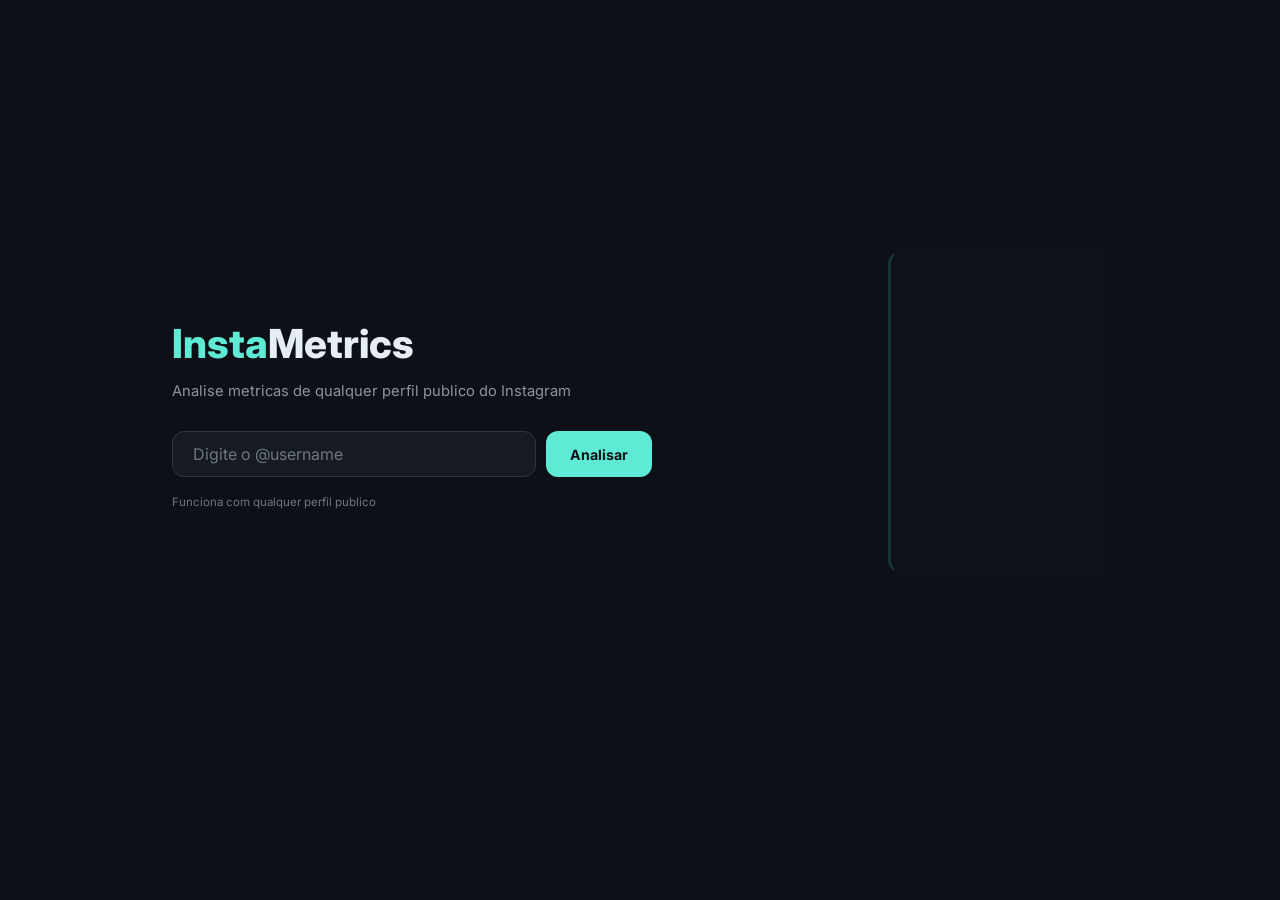
==== commit b0cebc55: "fix: restore posts + parallax hero + left-align sidebar Co-Authored-By: Claude Opus 4.6 (1M context)" ====
--- a/index.html
+++ b/index.html
@@ -28,13 +28,16 @@
 
     <!-- HERO (clean entry page) -->
     <div class="hero" id="hero">
-        <h1><span>Insta</span>Metrics</h1>
-        <p class="subtitle">Analise metricas de qualquer perfil publico do Instagram</p>
-        <div class="hero-form">
-            <input type="text" class="hero-input" id="hero-input" placeholder="Digite o @username">
-            <button class="hero-btn" id="hero-btn">Analisar</button>
+        <div class="hero-parallax-box" id="hero-box"></div>
+        <div class="hero-content">
+            <h1><span>Insta</span>Metrics</h1>
+            <p class="subtitle">Analise metricas de qualquer perfil publico do Instagram</p>
+            <div class="hero-form">
+                <input type="text" class="hero-input" id="hero-input" placeholder="Digite o @username">
+                <button class="hero-btn" id="hero-btn">Analisar</button>
+            </div>
+            <p class="hero-hint">Funciona com qualquer perfil publico</p>
         </div>
-        <p class="hero-hint">Funciona com qualquer perfil publico</p>
     </div>
 
     <!-- LOADING -->
--- a/css/style.css
+++ b/css/style.css
@@ -29,17 +29,19 @@
 .header-btn:hover{filter:brightness(1.1);transform:translateY(-1px);box-shadow:0 4px 12px rgba(94,234,212,.25)}
 
 /* ═══ HERO STATE ═══ */
-.hero{display:flex;flex-direction:column;align-items:center;justify-content:center;min-height:80vh;text-align:center;transition:all .5s ease}
+.hero{display:flex;flex-direction:column;align-items:flex-start;justify-content:center;min-height:85vh;text-align:left;transition:all .5s ease;position:relative;overflow:hidden}
 .hero h1{font-size:2.5rem;font-weight:800;margin-bottom:4px}
 .hero h1 span{color:var(--accent)}
-.hero .subtitle{color:var(--text-secondary);font-size:.92rem;margin-bottom:32px}
-.hero-form{display:flex;gap:10px;margin-bottom:24px}
-.hero-input{background:var(--bg-card);border:1px solid var(--border);color:var(--text-primary);font-family:var(--font-sans);font-size:1rem;padding:12px 20px;border-radius:var(--radius);width:320px;outline:none;transition:border-color .15s}
+.hero .subtitle{color:var(--text-secondary);font-size:.92rem;margin-bottom:28px}
+.hero-form{display:flex;gap:10px;margin-bottom:16px;width:100%}
+.hero-input{background:var(--bg-card);border:1px solid var(--border);color:var(--text-primary);font-family:var(--font-sans);font-size:1rem;padding:12px 20px;border-radius:var(--radius);flex:1;outline:none;transition:border-color .15s}
 .hero-input:focus{border-color:var(--accent);box-shadow:0 0 0 3px rgba(94,234,212,.12)}
 .hero-input::placeholder{color:var(--text-muted)}
-.hero-btn{background:var(--accent);border:none;color:var(--bg-page);font-family:var(--font-sans);font-size:.88rem;font-weight:700;padding:12px 24px;border-radius:var(--radius);cursor:pointer;transition:all .2s}
+.hero-btn{background:var(--accent);border:none;color:var(--bg-page);font-family:var(--font-sans);font-size:.88rem;font-weight:700;padding:12px 24px;border-radius:var(--radius);cursor:pointer;transition:all .2s;flex-shrink:0}
 .hero-btn:hover{filter:brightness(1.1);transform:translateY(-1px);box-shadow:0 4px 16px rgba(94,234,212,.3)}
-.hero-hint{color:var(--text-muted);font-size:.72rem;margin-top:4px}
+.hero-hint{color:var(--text-muted);font-size:.72rem}
+.hero-parallax-box{position:absolute;right:-40px;top:50%;transform:translateY(-50%);width:260px;height:320px;background:var(--bg-card);border:1px solid var(--border);border-left:3px solid var(--accent);border-radius:var(--radius);opacity:.15;transition:transform .1s ease-out;pointer-events:none;z-index:0}
+.hero-content{position:relative;z-index:1;width:100%;max-width:480px}
 .calculated .hero{display:none}
 
 /* ═══ LOADING ═══ */
@@ -62,15 +64,15 @@
 /* ═══ PROFILE SIDEBAR ═══ */
 .profile-sidebar{position:sticky;top:20px;background:var(--bg-card);border:1px solid var(--border);border-left:3px solid var(--accent);border-radius:var(--radius);padding:20px;opacity:.9;transition:opacity .3s ease}
 .profile-sidebar:hover{opacity:1}
-.profile-avatar{width:64px;height:64px;border-radius:50%;border:2px solid var(--accent);display:flex;align-items:center;justify-content:center;font-size:24px;font-weight:700;color:var(--bg-page);overflow:hidden;background:var(--accent-dk);margin:0 auto 12px}
+.profile-avatar{width:64px;height:64px;border-radius:50%;border:2px solid var(--accent);display:flex;align-items:center;justify-content:center;font-size:24px;font-weight:700;color:var(--bg-page);overflow:hidden;background:var(--accent-dk);margin:0 0 12px}
 .profile-avatar img{width:100%;height:100%;object-fit:cover}
-.profile-name{font-size:1rem;font-weight:700;text-align:center}
-.profile-username{font-size:.78rem;color:var(--accent);text-align:center;margin-top:2px}
+.profile-name{font-size:1rem;font-weight:700;text-align:left}
+.profile-username{font-size:.78rem;color:var(--accent);text-align:left;margin-top:2px}
 .profile-verified{display:inline-block;background:var(--accent-blue);color:#fff;font-size:.55rem;padding:1px 6px;border-radius:8px;margin-left:4px;vertical-align:middle;font-weight:700}
-.profile-tier{display:block;text-align:center;font-size:.6rem;font-weight:700;padding:2px 10px;border-radius:12px;text-transform:uppercase;letter-spacing:.04em;margin:8px auto 0;width:fit-content}
-.profile-bio{font-size:.75rem;color:var(--text-secondary);line-height:1.5;margin-top:12px;text-align:center}
-.profile-stats{display:flex;justify-content:center;gap:20px;margin-top:14px;padding-top:14px;border-top:1px solid var(--border)}
-.profile-stat{text-align:center}
+.profile-tier{display:block;text-align:left;font-size:.6rem;font-weight:700;padding:2px 10px;border-radius:12px;text-transform:uppercase;letter-spacing:.04em;margin:8px 0 0;width:fit-content}
+.profile-bio{font-size:.75rem;color:var(--text-secondary);line-height:1.5;margin-top:12px;text-align:left}
+.profile-stats{display:flex;justify-content:flex-start;gap:20px;margin-top:14px;padding-top:14px;border-top:1px solid var(--border)}
+.profile-stat{text-align:left}
 .profile-stat-val{font-family:var(--font-mono);font-size:.95rem;font-weight:700}
 .profile-stat-lbl{font-size:.55rem;color:var(--text-muted);text-transform:uppercase;letter-spacing:.06em;font-weight:600}
 
@@ -142,7 +144,8 @@
 .post-link:hover{text-decoration:underline;color:#99f6e4}
 
 /* ═══ FOOTER ═══ */
-.footer{border-top:1px solid var(--border);padding:18px 0;text-align:center;font-size:.7rem;color:var(--text-muted);margin-top:32px}
+.footer{border-top:1px solid var(--border);padding:18px 0;text-align:center;font-size:.7rem;color:var(--text-muted);margin-top:32px;display:none}
+.calculated .footer{display:block}
 
 /* ═══ SCROLLBAR ═══ */
 ::-webkit-scrollbar{width:6px}
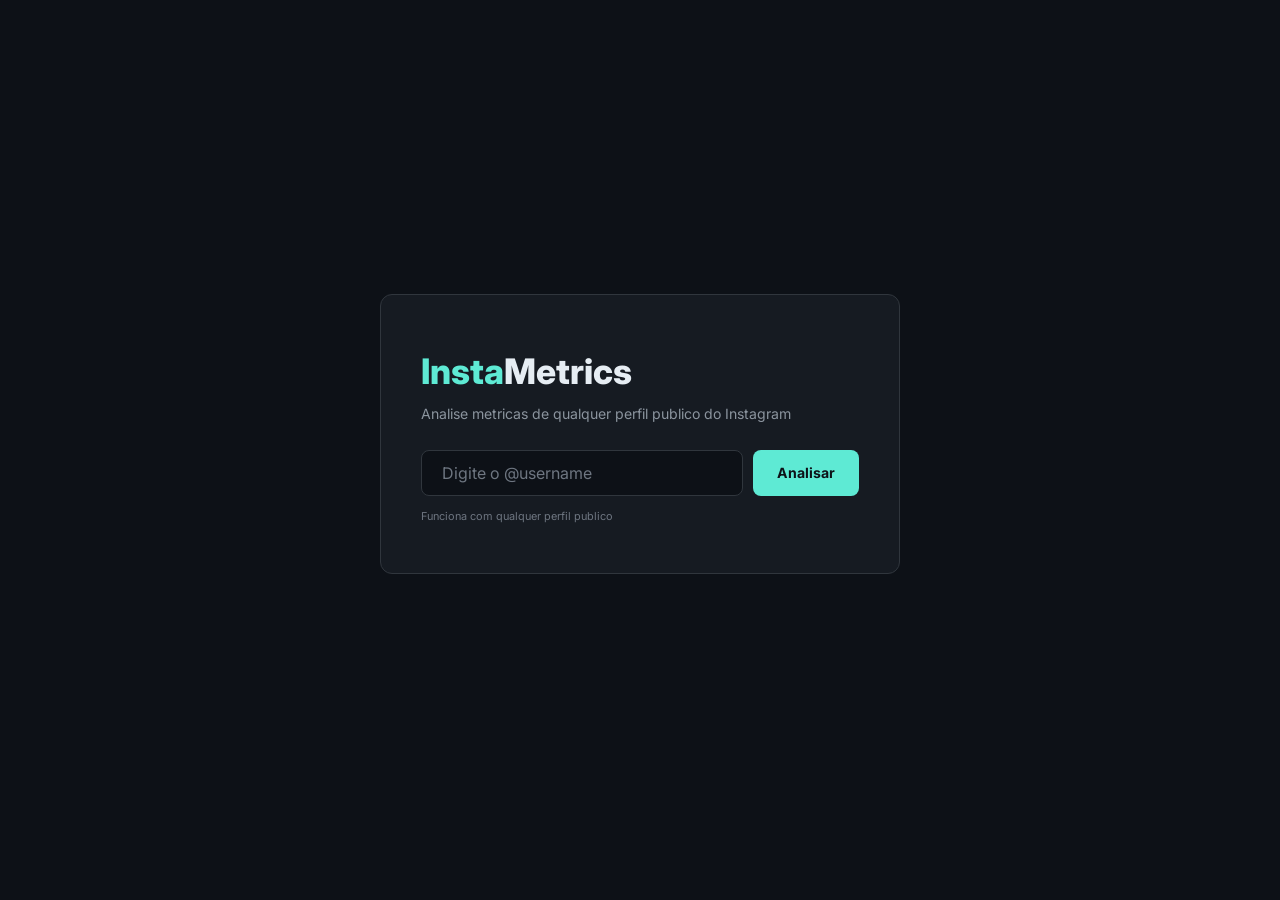
==== commit 4c7de21a: "fix: hero box centered + worker timeout fix Co-Authored-By: Claude Opus 4.6 (1M context) <noreply@an" ====
--- a/index.html
+++ b/index.html
@@ -28,8 +28,7 @@
 
     <!-- HERO (clean entry page) -->
     <div class="hero" id="hero">
-        <div class="hero-parallax-box" id="hero-box"></div>
-        <div class="hero-content">
+        <div class="hero-box" id="hero-box">
             <h1><span>Insta</span>Metrics</h1>
             <p class="subtitle">Analise metricas de qualquer perfil publico do Instagram</p>
             <div class="hero-form">
--- a/css/style.css
+++ b/css/style.css
@@ -29,19 +29,18 @@
 .header-btn:hover{filter:brightness(1.1);transform:translateY(-1px);box-shadow:0 4px 12px rgba(94,234,212,.25)}
 
 /* ═══ HERO STATE ═══ */
-.hero{display:flex;flex-direction:column;align-items:flex-start;justify-content:center;min-height:85vh;text-align:left;transition:all .5s ease;position:relative;overflow:hidden}
-.hero h1{font-size:2.5rem;font-weight:800;margin-bottom:4px}
-.hero h1 span{color:var(--accent)}
-.hero .subtitle{color:var(--text-secondary);font-size:.92rem;margin-bottom:28px}
-.hero-form{display:flex;gap:10px;margin-bottom:16px;width:100%}
-.hero-input{background:var(--bg-card);border:1px solid var(--border);color:var(--text-primary);font-family:var(--font-sans);font-size:1rem;padding:12px 20px;border-radius:var(--radius);flex:1;outline:none;transition:border-color .15s}
+.hero{display:flex;align-items:center;justify-content:center;min-height:90vh;transition:all .5s ease;position:relative}
+.hero-box{background:var(--bg-card);border:1px solid var(--border);border-radius:var(--radius);padding:48px 40px;width:100%;max-width:520px;position:relative;transition:transform .15s ease-out,opacity .5s ease,width .5s ease,max-width .5s ease,padding .5s ease}
+.hero-box h1{font-size:2.2rem;font-weight:800;margin-bottom:4px;text-align:left}
+.hero-box h1 span{color:var(--accent)}
+.hero-box .subtitle{color:var(--text-secondary);font-size:.88rem;margin-bottom:24px;text-align:left}
+.hero-form{display:flex;gap:10px;margin-bottom:12px;width:100%}
+.hero-input{background:var(--bg-input);border:1px solid var(--border);color:var(--text-primary);font-family:var(--font-sans);font-size:1rem;padding:12px 20px;border-radius:var(--radius-sm);flex:1;outline:none;transition:border-color .15s}
 .hero-input:focus{border-color:var(--accent);box-shadow:0 0 0 3px rgba(94,234,212,.12)}
 .hero-input::placeholder{color:var(--text-muted)}
-.hero-btn{background:var(--accent);border:none;color:var(--bg-page);font-family:var(--font-sans);font-size:.88rem;font-weight:700;padding:12px 24px;border-radius:var(--radius);cursor:pointer;transition:all .2s;flex-shrink:0}
+.hero-btn{background:var(--accent);border:none;color:var(--bg-page);font-family:var(--font-sans);font-size:.88rem;font-weight:700;padding:12px 24px;border-radius:var(--radius-sm);cursor:pointer;transition:all .2s;flex-shrink:0}
 .hero-btn:hover{filter:brightness(1.1);transform:translateY(-1px);box-shadow:0 4px 16px rgba(94,234,212,.3)}
-.hero-hint{color:var(--text-muted);font-size:.72rem}
-.hero-parallax-box{position:absolute;right:-40px;top:50%;transform:translateY(-50%);width:260px;height:320px;background:var(--bg-card);border:1px solid var(--border);border-left:3px solid var(--accent);border-radius:var(--radius);opacity:.15;transition:transform .1s ease-out;pointer-events:none;z-index:0}
-.hero-content{position:relative;z-index:1;width:100%;max-width:480px}
+.hero-hint{color:var(--text-muted);font-size:.68rem;text-align:left}
 .calculated .hero{display:none}
 
 /* ═══ LOADING ═══ */
